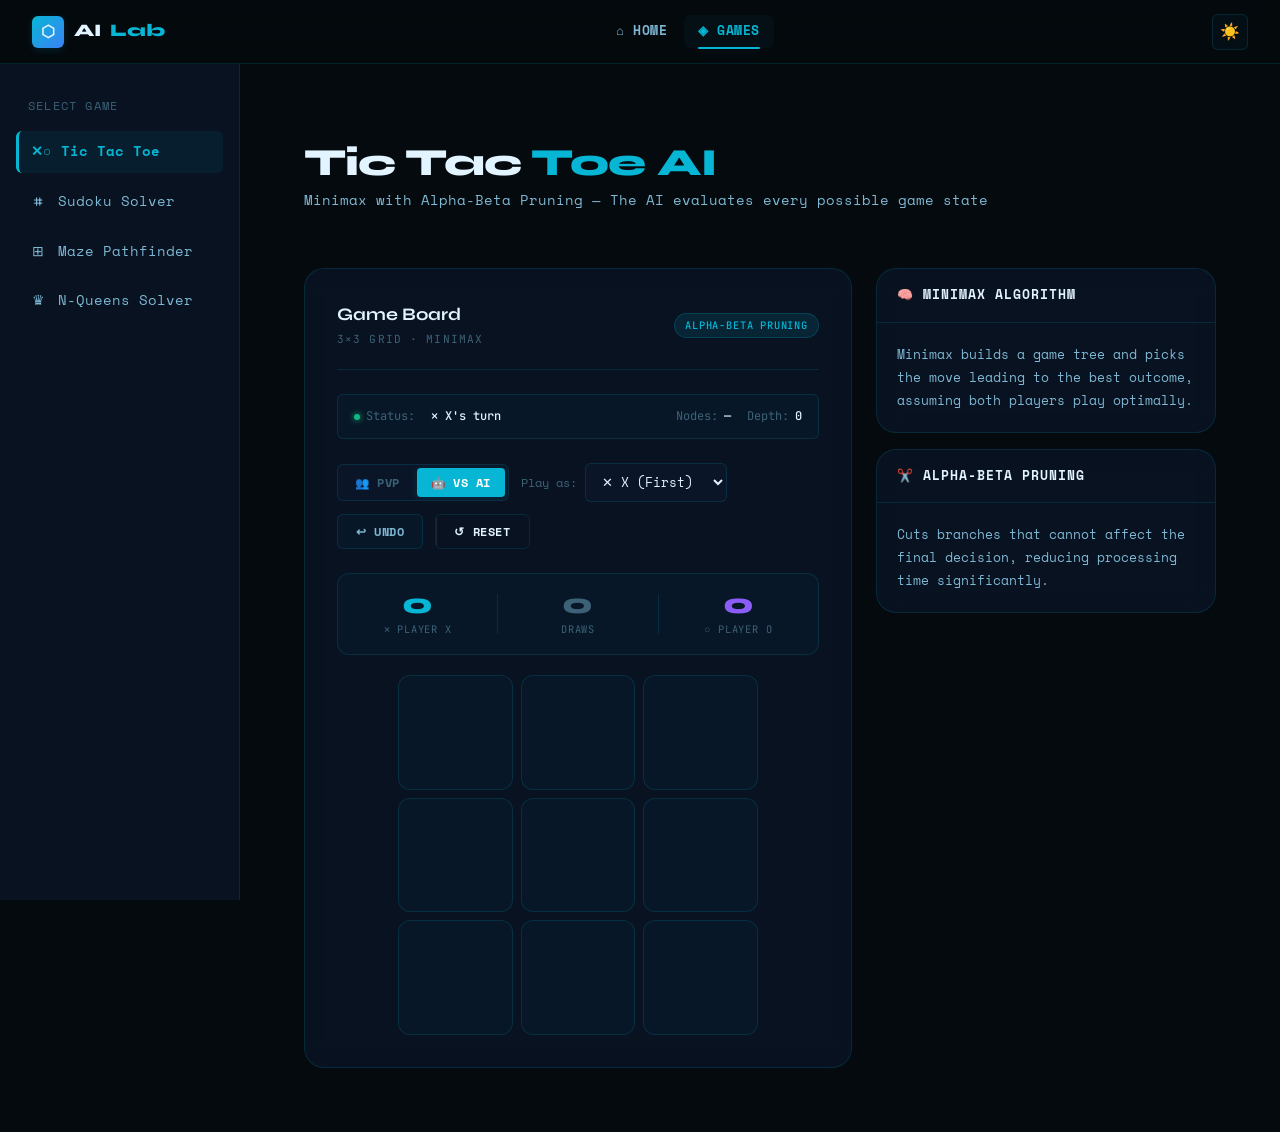
==== game.html @ 43eb36f2 "My ai games using a*,Backtracking,constraint satisfaction and mix-max&alpha-beta pruning" ====
<!DOCTYPE html>
<html lang="en" data-theme="dark">
<head>
  <meta charset="UTF-8">
  <meta name="viewport" content="width=device-width, initial-scale=1.0">
  <title>Game Lab — AI Playground</title>
  <link rel="stylesheet" href="css/style.css">
</head>
<body>

<!-- NAV -->
<nav class="navbar" id="navbar">
  <a href="index.html" class="nav-logo">
    <div class="nav-logo-icon">⬡</div>
    AI<span>Lab</span>
  </a>
  <ul class="nav-links">
    <li><a href="index.html">⌂ Home</a></li>
    <li><a href="game.html" class="active">◈ Games</a></li>
  </ul>
  <div class="nav-actions">
    <button class="theme-toggle" title="Toggle theme">☀️</button>
  </div>
</nav>

<main class="page-content" style="padding-top: 64px; display: flex; min-height: 100vh;">

  <!-- SIDEBAR NAVIGATION -->
  <aside class="game-sidebar" style="width: 240px; border-right: 1px solid var(--border-color); background: var(--bg-card); padding: 2rem 1rem; display: flex; flex-direction: column; gap: 0.5rem; position: fixed; top: 64px; bottom: 0; z-index: 10;">
    <div style="font-size: 0.75rem; color: var(--text-muted); text-transform: uppercase; letter-spacing: 0.1em; padding-left: 0.75rem; margin-bottom: 0.5rem;">Select Game</div>
    
    <a href="#tictactoe" class="sidebar-link active" data-game="tictactoe">
      <span class="sidebar-icon">✕○</span> Tic Tac Toe
    </a>
    <a href="#sudoku" class="sidebar-link" data-game="sudoku">
      <span class="sidebar-icon">#</span> Sudoku Solver
    </a>
    <a href="#maze" class="sidebar-link" data-game="maze">
      <span class="sidebar-icon">⊞</span> Maze Pathfinder
    </a>
    <a href="#nqueens" class="sidebar-link" data-game="nqueens">
      <span class="sidebar-icon">♛</span> N-Queens Solver
    </a>
  </aside>

  <!-- MAIN GAME AREA -->
  <div class="game-workspace" style="flex: 1; margin-left: 240px; padding: 2rem; width: calc(100% - 240px);">

    <!-- ============================================
         TIC TAC TOE VIEW
         ============================================ -->
    <div id="view-tictactoe" class="game-view active">
      <div class="page-header">
        <h1 class="page-title">Tic Tac <span>Toe AI</span></h1>
        <p class="page-tagline">Minimax with Alpha-Beta Pruning — The AI evaluates every possible game state</p>
      </div>

      <div class="game-layout">
        <div class="game-panel">
          <div class="game-panel-header">
            <div class="game-panel-title">Game Board <span>3×3 grid · Minimax</span></div>
            <span class="badge badge-cyan">Alpha-Beta Pruning</span>
          </div>

          <div class="status-bar">
            <div class="status-item"><div class="status-dot active"></div> Status:</div>
            <span class="status-value" id="ttt-status">✕ X's turn</span>
            <div style="margin-left:auto;display:flex;gap:1rem;">
              <div class="status-item">Nodes: <span class="status-value" id="nodes-eval">—</span></div>
              <div class="status-item">Depth: <span class="status-value" id="tree-depth">0</span></div>
            </div>
          </div>

          <div class="controls-row">
            <div class="mode-selector">
              <button class="mode-btn" id="mode-pvp" data-mode="pvp">👥 PvP</button>
              <button class="mode-btn active" id="mode-pvai" data-mode="pvai">🤖 vs AI</button>
            </div>
            <div id="ai-settings" style="display:flex;align-items:center;gap:0.5rem;">
              <span style="font-size:0.75rem;color:var(--text-muted);">Play as:</span>
              <select id="play-as">
                <option value="X">✕ X (First)</option>
                <option value="O">○ O (Second)</option>
              </select>
            </div>
            <button class="btn btn-ghost btn-sm" id="btn-undo">↩ Undo</button>
            <button class="btn btn-secondary btn-sm" id="btn-reset">↺ Reset</button>
          </div>

          <div class="score-display">
            <div class="score-item"><div class="score-num" id="score-x" style="color:var(--accent-cyan)">0</div><div class="score-label">✕ Player X</div></div>
            <div class="score-sep"></div>
            <div class="score-item"><div class="score-num" id="score-draw" style="color:var(--text-muted)">0</div><div class="score-label">Draws</div></div>
            <div class="score-sep"></div>
            <div class="score-item"><div class="score-num" id="score-o" style="color:var(--accent-purple)">0</div><div class="score-label">○ Player O</div></div>
          </div>

          <div class="board-wrap">
            <div id="ttt-board" class="ttt-board"></div>
            <div class="thinking-overlay" id="thinking-overlay">
              <div class="thinking-spinner"></div>
              <div class="thinking-text">AI thinking</div>
            </div>
          </div>
        </div>

        <div class="side-panel">
          <div class="info-card">
            <div class="info-card-header"><div class="info-card-title">🧠 Minimax Algorithm</div></div>
            <div class="info-card-body"><p>Minimax builds a game tree and picks the move leading to the best outcome, assuming both players play optimally.</p></div>
          </div>
          <div class="info-card">
            <div class="info-card-header"><div class="info-card-title">✂️ Alpha-Beta Pruning</div></div>
            <div class="info-card-body"><p>Cuts branches that cannot affect the final decision, reducing processing time significantly.</p></div>
          </div>
        </div>
      </div>
    </div>

    <!-- ============================================
         SUDOKU VIEW
         ============================================ -->
    <div id="view-sudoku" class="game-view">
      <div class="page-header">
        <h1 class="page-title">Sudoku <span>Solver</span></h1>
        <p class="page-tagline">Backtracking Algorithm — Systematic exploration of possibilities</p>
      </div>

      <div class="game-layout">
        <div class="game-panel">
          <div class="game-panel-header">
            <div class="game-panel-title">9×9 Grid <span>Fill inputs and solve</span></div>
            <span class="badge badge-blue">Constraint Satisfaction</span>
          </div>

          <div class="status-bar">
            <div class="status-item"><div class="status-dot active"></div> Status:</div>
            <span class="status-value" id="sudoku-status">Ready</span>
          </div>

          <div class="controls-row" style="flex-wrap:wrap;gap:0.5rem;">
            <button class="btn btn-primary btn-sm" id="btn-solve">▶ Solve</button>
            <button class="btn btn-warning btn-sm" id="btn-stop">⏹ Stop</button>
            <button class="btn btn-success btn-sm" id="btn-sample">🎲 Next Sample</button>
            <button class="btn btn-secondary btn-sm" id="btn-clear">✕ Clear</button>
            <div class="speed-control">
              <label>Speed:</label>
              <input type="range" id="speed-slider" min="10" max="1000" value="900" style="width:80px;">
              <span id="speed-label" style="font-size:0.7rem;color:var(--text-muted);">Normal</span>
            </div>
          </div>

          <div id="sudoku-grid" class="sudoku-grid"></div>

          <div class="sudoku-stats">
            <div class="stat-box"><div class="val" id="sudoku-steps">0</div><div class="lbl">Steps</div></div>
            <div class="stat-box"><div class="val" id="sudoku-backtracks">0</div><div class="lbl">Backtracks</div></div>
            <div class="stat-box">
              <div class="val" id="sudoku-filled">0/81</div>
              <div class="lbl">Filled</div>
              <div style="height:4px;background:var(--border-color);border-radius:2px;margin-top:4px;overflow:hidden;">
                <div id="fill-progress" style="height:100%;background:var(--accent-cyan);width:0%;transition:width 0.3s;"></div>
              </div>
            </div>
          </div>
        </div>

        <div class="side-panel">
          <div class="info-card">
            <div class="info-card-header"><div class="info-card-title">📋 Activity Log</div></div>
            <div class="info-card-body" style="max-height: 220px; overflow-y: auto; font-family: var(--font-code); font-size: 0.72rem; padding: 0.75rem;" id="sudoku-log">
              <div style="color: var(--text-muted);">Status: Ready designed.</div>
            </div>
          </div>
          <div class="info-card">
            <div class="info-card-header"><div class="info-card-title">↩️ Backtracking</div></div>
            <div class="info-card-body"><p>Explores numbers 1-9. If a contradiction is found, it "backtracks" and tries the next number.</p></div>
          </div>
          <div class="info-card">
            <div class="info-card-header"><div class="info-card-title">🧩 Constraint Satisfaction</div></div>
            <div class="info-card-body">
              <p>Sudoku is modeled as a CSP with:</p>
              <ul style="padding-left:1rem; font-size:0.78rem; color:var(--text-secondary); line-height:1.6; margin-top:0.4rem; display:flex; flex-direction:column; gap:4px;">
                <li><strong>Variables (X)</strong>: 81 empty grid cells.</li>
                <li><strong>Domains (D)</strong>: Numbers {1,2,..,9} for each.</li>
                <li><strong>Constraints (C)</strong>: All numbers in any Row, Column, or 3×3 Box must be unique.</li>
              </ul>
            </div>
          </div>
        </div>
      </div>
    </div>

    <!-- ============================================
         MAZE VIEW
         ============================================ -->
    <div id="view-maze" class="game-view">
      <div class="page-header">
        <h1 class="page-title">Maze <span>Pathfinder</span></h1>
        <p class="page-tagline">A* Search Algorithm — Optimal pathfinding with Manhattan distance heuristic</p>
      </div>

      <div class="game-layout">
        <div class="game-panel">
          <div class="game-panel-header">
            <div class="game-panel-title">Maze Canvas <span>Interactive grid</span></div>
            <span class="badge badge-green">Manhattan Heuristic</span>
          </div>

          <div class="status-bar">
            <div class="status-item"><div class="status-dot active"></div> Status:</div>
            <span class="status-value" id="maze-status-text">Draw walls and solve</span>
          </div>

          <div class="controls-row" style="gap:0.5rem;margin-bottom:0.75rem;">
            <button class="tool-btn active" id="tool-wall">🧱 Wall</button>
            <button class="tool-btn" id="tool-erase">🧹 Erase</button>
            <button class="tool-btn" id="tool-start">🟢 Start</button>
            <button class="tool-btn" id="tool-end">🟡 End</button>
          </div>

          <div class="controls-row" style="flex-wrap:wrap;gap:0.5rem;">
            <button class="btn btn-primary btn-sm" id="btn-solve-maze">▶ Solve</button>
            <button class="btn btn-warning btn-sm" id="btn-stop-maze">⏹ Stop</button>
            <button class="btn btn-success btn-sm" id="btn-gen-maze">⬡ Generate</button>
            <button class="btn btn-ghost btn-sm" id="btn-clear-maze">↺ Clear Path</button>
            <button class="btn btn-secondary btn-sm" id="btn-reset-maze">✕ Reset</button>
            <input type="range" id="maze-speed" min="10" max="200" value="100" style="width:70px;">
            <select id="maze-size" style="font-size:0.75rem;padding:4px 8px;">
              <option value="small">Small</option>
              <option value="medium" selected>Medium</option>
              <option value="large">Large</option>
            </select>
          </div>

          <!-- CANVAS WRAPPER (Restored form maze.html for correct sizing) -->
          <div style="overflow-x:auto; margin-top:1rem; width:100%; display:flex; justify-content:center;">
            <canvas id="maze-canvas"></canvas>
          </div>

          <div class="sudoku-stats">
            <div class="stat-box"><div class="val" id="maze-visited">0</div><div class="lbl">Visited</div></div>
            <div class="stat-box"><div class="val" id="maze-pathlen">—</div><div class="lbl">Path</div></div>
            <div class="stat-box"><div class="val" id="maze-time">—</div><div class="lbl">Time</div></div>
          </div>
        </div><!-- game-panel -->

        <div class="side-panel">
          <div class="info-card">
            <div class="info-card-header"><div class="info-card-title">📋 Activity Log</div></div>
            <div class="info-card-body" style="max-height: 220px; overflow-y: auto; font-family: var(--font-code); font-size: 0.72rem; padding: 0.75rem;" id="maze-log">
              <div style="color: var(--text-muted);">Status: Draw walls or generate.</div>
            </div>
          </div>
          <div class="info-card">
            <div class="info-card-header"><div class="info-card-title">⭐ A* Search</div></div>
            <div class="info-card-body"><p>Combines actual cost from start with a heuristic estimate (Manhattan distance) to find the shortest path efficiently.</p></div>
          </div>
        </div>

      </div><!-- game-layout -->
    </div>

    <!-- ============================================
         N-QUEENS VIEW
         ============================================ -->
    <div id="view-nqueens" class="game-view">
      <div class="page-header">
        <h1 class="page-title">N-Queens <span>Solver</span></h1>
        <p class="page-tagline">Constraint Checking Backtracking</p>
      </div>

      <div class="game-layout">
        <div class="game-panel">
          <div class="game-panel-header">
            <div class="game-panel-title">Chessboard</div>
            <span class="badge badge-purple">Backtracking</span>
          </div>

          <div class="status-bar">
            <div class="status-item"><div class="status-dot active"></div> Status:</div>
            <span class="status-value" id="queens-status">Ready</span>
          </div>

          <div class="controls-row" style="flex-wrap:wrap;gap:0.5rem;">
            <select id="board-size">
              <option value="4">4 Queens</option>
              <option value="6">6 Queens</option>
              <option value="8" selected>8 Queens</option>
            </select>
            <button class="btn btn-primary btn-sm" id="btn-solve-queens">▶ Solve</button>
            <button class="btn btn-warning btn-sm" id="btn-stop-queens">⏹ Stop</button>
            <button class="btn btn-success btn-sm" id="btn-all-solutions">◈ All Solutions</button>
            <button class="btn btn-secondary btn-sm" id="btn-reset-queens">✕ Reset</button>
            <input type="range" id="queens-speed" min="10" max="500" value="250" style="width:70px;">
          </div>

          <div id="queens-board" class="queens-board" style="margin-top:1rem;"></div>

          <!-- SOLUTION NAVIGATION -->
          <div class="solution-nav-wrap" style="display:flex; justify-content:center; margin-top:1rem;">
            <div id="solution-nav" style="display:none; align-items:center; gap:0.5rem;">
              <button class="btn btn-ghost btn-sm" id="btn-prev-sol">← Prev</button>
              <span style="font-family:var(--font-code);font-size:0.8rem;color:var(--text-secondary);" id="sol-index">1 / 1</span>
              <button class="btn btn-ghost btn-sm" id="btn-next-sol">Next →</button>
            </div>
          </div>

          <div class="sudoku-stats">
            <div class="stat-box"><div class="val" id="queens-steps">0</div><div class="lbl">Steps</div></div>
            <div class="stat-box"><div class="val" id="queens-backtracks">0</div><div class="lbl">Backtracks</div></div>
            <div class="stat-box"><div class="val" id="solutions-count">—</div><div class="lbl">Solutions</div></div>
          </div>
        </div><!-- game-panel -->

        <div class="side-panel">
          <div class="info-card">
            <div class="info-card-header"><div class="info-card-title">📋 Activity Log</div></div>
            <div class="info-card-body" style="max-height: 220px; overflow-y: auto; font-family: var(--font-code); font-size: 0.72rem; padding: 0.75rem;" id="queens-log">
              <div style="color: var(--text-muted);">Status: Ready.</div>
            </div>
          </div>
          <div class="info-card">
            <div class="info-card-header"><div class="info-card-title">↩️ Backtracking</div></div>
            <div class="info-card-body"><p>Tests queens row by row. If there is a conflict, it reverses (backtracks) and tests another position.</p></div>
          </div>
        </div>

      </div><!-- game-layout -->
    </div>

  </div>

</main>

<script src="js/main.js"></script>
<script src="js/tictactoe.js"></script>
<script src="js/sudoku.js"></script>
<script src="js/maze.js"></script>
<script src="js/nqueens.js"></script>

<!-- SIDEBAR LINK LOGIC -->
<script>
document.addEventListener('DOMContentLoaded', () => {
  const links = document.querySelectorAll('.sidebar-link');
  const views = document.querySelectorAll('.game-view');

  function showGame(gameId) {
    views.forEach(v => v.classList.remove('active'));
    links.forEach(l => l.classList.remove('active'));

    const view = document.getElementById(`view-${gameId}`);
    const link = document.querySelector(`.sidebar-link[data-game="${gameId}"]`);

    if (view && link) {
      view.classList.add('active');
      link.classList.add('active');

      // Reset all games when switching tabs to clear previous states
      if (typeof TicTacToe !== 'undefined' && TicTacToe.reset) TicTacToe.reset();
      if (typeof Sudoku !== 'undefined' && Sudoku.reset) Sudoku.reset();
      if (typeof Maze !== 'undefined' && Maze.reset) Maze.reset();
      if (typeof NQueens !== 'undefined' && NQueens.reset) NQueens.reset();
      
      // Clear logs into default placeholders too
      ['sudoku', 'maze', 'queens'].forEach(id => {
        const log = document.getElementById(`${id}-log`);
        if (log) log.innerHTML = `<div style="color: var(--text-muted);">Status: Ready.</div>`;
      });

      // Delay resize slightly so display:block propagates dimensions
      setTimeout(() => {
        window.dispatchEvent(new Event('resize'));
      }, 50);
    }
  }

  links.forEach(link => {
    link.addEventListener('click', (e) => {
      e.preventDefault();
      const game = link.dataset.game;
      showGame(game);
      window.location.hash = game;
    });
  });

  // Handle Initial Hash
  const hash = window.location.hash.substring(1);
  if (hash) {
    showGame(hash);
  } else {
    showGame('tictactoe'); // default
  }
});
</script>

<style>
.game-view { display: none; }
.game-view.active { display: block; }
.sidebar-link {
  display: flex;
  align-items: center;
  gap: 10px;
  padding: 10px 12px;
  border-radius: var(--radius-sm);
  color: var(--text-secondary);
  text-decoration: none;
  font-size: 0.85rem;
  font-weight: 500;
  transition: all 0.2s ease;
}
.sidebar-link:hover {
  background: var(--bg-glass);
  color: var(--text-primary);
}
.sidebar-link.active {
  background: rgba(6, 182, 212, 0.08);
  color: var(--accent-cyan);
  font-weight: 600;
  border-left: 3px solid var(--accent-cyan);
}
.sidebar-icon {
  width: 20px;
  text-align: center;
  font-family: var(--font-display);
}
</style>

</body>
</html>
---- css/style.css ----
/* ============================================
   AI GAME PLAYGROUND - MAIN STYLESHEET
   Design: Retro-Futurist Terminal Aesthetic
   ============================================ */

@import url('https://fonts.googleapis.com/css2?family=Space+Mono:ital,wght@0,400;0,700;1,400&family=Syne:wght@400;600;700;800&family=JetBrains+Mono:wght@300;400;500&display=swap');

/* ============ CSS VARIABLES ============ */
:root {
  /* Dark theme (default) */
  --bg-primary: #050a0e;
  --bg-secondary: #0a1628;
  --bg-card: rgba(10, 22, 40, 0.7);
  --bg-glass: rgba(6, 182, 212, 0.04);
  --border-color: rgba(6, 182, 212, 0.15);
  --border-bright: rgba(6, 182, 212, 0.4);

  --text-primary: #e2f4ff;
  --text-secondary: #7eb8d4;
  --text-muted: #3d6278;
  --text-accent: #06b6d4;

  --accent-cyan: #06b6d4;
  --accent-blue: #3b82f6;
  --accent-purple: #8b5cf6;
  --accent-green: #10b981;
  --accent-orange: #f59e0b;
  --accent-red: #ef4444;
  --accent-pink: #ec4899;

  --glow-cyan: 0 2px 8px rgba(6, 182, 212, 0.15);
  --glow-blue: 0 2px 8px rgba(59, 130, 246, 0.15);
  --glow-purple: 0 2px 8px rgba(139, 92, 246, 0.15);

  --shadow-card: 0 4px 20px rgba(0, 0, 0, 0.15);
  --shadow-deep: 0 12px 40px rgba(0, 0, 0, 0.2);

  --radius-sm: 6px;
  --radius-md: 12px;
  --radius-lg: 20px;
  --radius-xl: 28px;

  --font-display: 'Syne', sans-serif;
  --font-mono: 'Space Mono', monospace;
  --font-code: 'JetBrains Mono', monospace;

  --transition-fast: 0.15s cubic-bezier(0.4, 0, 0.2, 1);
  --transition-mid: 0.3s cubic-bezier(0.4, 0, 0.2, 1);
  --transition-slow: 0.5s cubic-bezier(0.4, 0, 0.2, 1);
}

[data-theme="light"] {
  --bg-primary: #f0f4f8;
  --bg-secondary: #e2eaf4;
  --bg-card: rgba(255, 255, 255, 0.8);
  --bg-glass: rgba(6, 182, 212, 0.05);
  --border-color: rgba(6, 182, 212, 0.2);
  --border-bright: rgba(6, 182, 212, 0.5);
  --text-primary: #0f2235;
  --text-secondary: #2d5a7a;
  --text-muted: #6b93b0;
  --text-accent: #0891b2;
  --shadow-card: 0 8px 32px rgba(6, 182, 212, 0.1);
  --shadow-deep: 0 20px 60px rgba(0, 0, 0, 0.15);
}

/* ============ RESET & BASE ============ */
*, *::before, *::after { box-sizing: border-box; margin: 0; padding: 0; }

html { scroll-behavior: smooth; font-size: 16px; }

body {
  font-family: var(--font-mono);
  background: var(--bg-primary);
  color: var(--text-primary);
  min-height: 100vh;
  overflow-x: hidden;
  line-height: 1.6;
  transition: background var(--transition-slow), color var(--transition-slow);
}

/* ============ SCROLLBAR ============ */
::-webkit-scrollbar { width: 6px; }
::-webkit-scrollbar-track { background: var(--bg-primary); }
::-webkit-scrollbar-thumb { background: var(--border-bright); border-radius: 3px; }
::-webkit-scrollbar-thumb:hover { background: var(--accent-cyan); }

/* ============ GRID BACKGROUND ============ */
/* Grid background removed for cleaner UI */

/* ============ NAVIGATION ============ */
.navbar {
  position: fixed;
  top: 0;
  left: 0;
  right: 0;
  z-index: 1000;
  padding: 0 2rem;
  height: 64px;
  display: flex;
  align-items: center;
  justify-content: space-between;
  background: rgba(5, 10, 14, 0.85);
  backdrop-filter: blur(20px);
  -webkit-backdrop-filter: blur(20px);
  border-bottom: 1px solid var(--border-color);
  transition: all var(--transition-mid);
}

[data-theme="light"] .navbar {
  background: rgba(240, 244, 248, 0.9);
}

.navbar.scrolled {
  box-shadow: var(--glow-cyan);
  border-bottom-color: var(--border-bright);
}

.nav-logo {
  display: flex;
  align-items: center;
  gap: 10px;
  text-decoration: none;
  font-family: var(--font-display);
  font-weight: 800;
  font-size: 1.1rem;
  color: var(--text-primary);
  letter-spacing: -0.02em;
}

.nav-logo-icon {
  width: 32px;
  height: 32px;
  background: linear-gradient(135deg, var(--accent-cyan), var(--accent-blue));
  border-radius: var(--radius-sm);
  display: flex;
  align-items: center;
  justify-content: center;
  font-size: 16px;
  box-shadow: var(--glow-cyan);
}

.nav-logo span { color: var(--accent-cyan); }

.nav-links {
  display: flex;
  align-items: center;
  gap: 2px;
  list-style: none;
}

.nav-links a {
  display: flex;
  align-items: center;
  gap: 6px;
  padding: 6px 14px;
  border-radius: var(--radius-sm);
  text-decoration: none;
  font-size: 0.8rem;
  font-weight: 700;
  letter-spacing: 0.05em;
  text-transform: uppercase;
  color: var(--text-secondary);
  transition: all var(--transition-fast);
  position: relative;
}

.nav-links a:hover, .nav-links a.active {
  color: var(--accent-cyan);
  background: var(--bg-glass);
}

.nav-links a.active::after {
  content: '';
  position: absolute;
  bottom: -1px;
  left: 14px;
  right: 14px;
  height: 2px;
  background: var(--accent-cyan);
  border-radius: 2px;
  box-shadow: var(--glow-cyan);
}

.nav-actions {
  display: flex;
  align-items: center;
  gap: 10px;
}

.theme-toggle {
  width: 36px;
  height: 36px;
  border: 1px solid var(--border-color);
  border-radius: var(--radius-sm);
  background: var(--bg-glass);
  color: var(--text-secondary);
  cursor: pointer;
  display: flex;
  align-items: center;
  justify-content: center;
  font-size: 16px;
  transition: all var(--transition-fast);
}

.theme-toggle:hover {
  border-color: var(--accent-cyan);
  color: var(--accent-cyan);
  box-shadow: var(--glow-cyan);
}

/* ============ MAIN CONTENT ============ */
.page-content {
  padding-top: 64px;
  position: relative;
  z-index: 1;
}

/* ============ HERO SECTION ============ */
.hero {
  min-height: calc(100vh - 64px);
  display: flex;
  flex-direction: column;
  align-items: center;
  justify-content: center;
  text-align: center;
  padding: 4rem 2rem;
  position: relative;
  overflow: hidden;
}

.hero-bg {
  position: absolute;
  inset: 0;
  background:
    radial-gradient(ellipse 80% 50% at 50% -10%, rgba(6, 182, 212, 0.12) 0%, transparent 70%),
    radial-gradient(ellipse 50% 30% at 80% 80%, rgba(139, 92, 246, 0.08) 0%, transparent 60%),
    radial-gradient(ellipse 40% 40% at 20% 60%, rgba(59, 130, 246, 0.06) 0%, transparent 60%);
  pointer-events: none;
}

.hero-badge {
  display: inline-flex;
  align-items: center;
  gap: 8px;
  padding: 6px 16px;
  border: 1px solid var(--border-bright);
  border-radius: 100px;
  font-size: 0.72rem;
  font-family: var(--font-code);
  color: var(--accent-cyan);
  background: rgba(6, 182, 212, 0.06);
  margin-bottom: 2rem;
  letter-spacing: 0.1em;
  text-transform: uppercase;
  animation: fadeInDown 0.6s ease forwards;
}

.hero-badge::before {
  content: '';
  width: 6px;
  height: 6px;
  border-radius: 50%;
  background: var(--accent-cyan);
  box-shadow: 0 0 8px var(--accent-cyan);
  animation: pulse 2s infinite;
}

.hero-title {
  font-family: var(--font-display);
  font-size: clamp(2.5rem, 6vw, 5rem);
  font-weight: 800;
  line-height: 1.0;
  letter-spacing: -0.03em;
  margin-bottom: 1.5rem;
  animation: fadeInUp 0.7s ease 0.1s both;
}

.hero-title .line1 { display: block; color: var(--text-primary); }
.hero-title .line2 {
  display: block;
  background: linear-gradient(135deg, var(--accent-cyan) 0%, var(--accent-blue) 50%, var(--accent-purple) 100%);
  -webkit-background-clip: text;
  -webkit-text-fill-color: transparent;
  background-clip: text;
}

.hero-subtitle {
  max-width: 600px;
  font-size: 0.95rem;
  color: var(--text-secondary);
  line-height: 1.8;
  margin-bottom: 3rem;
  animation: fadeInUp 0.7s ease 0.2s both;
}

.hero-actions {
  display: flex;
  align-items: center;
  gap: 1rem;
  flex-wrap: wrap;
  justify-content: center;
  animation: fadeInUp 0.7s ease 0.3s both;
}

/* ============ BUTTONS ============ */
.btn {
  display: inline-flex;
  align-items: center;
  gap: 8px;
  padding: 12px 28px;
  border-radius: var(--radius-sm);
  font-family: var(--font-mono);
  font-size: 0.8rem;
  font-weight: 700;
  letter-spacing: 0.05em;
  text-transform: uppercase;
  text-decoration: none;
  cursor: pointer;
  border: none;
  transition: all var(--transition-fast);
  position: relative;
  overflow: hidden;
  white-space: nowrap;
}

.btn::before {
  content: '';
  position: absolute;
  inset: 0;
  background: rgba(255,255,255,0.1);
  transform: translateX(-100%);
  transition: transform 0.3s ease;
}

.btn:hover::before { transform: translateX(0); }

.btn-primary {
  background: linear-gradient(135deg, var(--accent-cyan), var(--accent-blue));
  color: #fff;
  box-shadow: 0 4px 20px rgba(6, 182, 212, 0.3);
}

.btn-primary:hover {
  box-shadow: 0 6px 30px rgba(6, 182, 212, 0.5);
  transform: translateY(-2px);
}

.btn-secondary {
  background: transparent;
  color: var(--text-primary);
  border: 1px solid var(--border-color);
}

.btn-secondary:hover {
  border-color: var(--accent-cyan);
  color: var(--accent-cyan);
  box-shadow: var(--glow-cyan);
  transform: translateY(-2px);
}

.btn-ghost {
  background: var(--bg-glass);
  color: var(--text-secondary);
  border: 1px solid var(--border-color);
}

.btn-ghost:hover {
  color: var(--accent-cyan);
  border-color: var(--border-bright);
}

.btn-sm {
  padding: 8px 18px;
  font-size: 0.72rem;
}

.btn-lg {
  padding: 16px 36px;
  font-size: 0.85rem;
}

.btn-danger { background: linear-gradient(135deg, #ef4444, #dc2626); color: #fff; }
.btn-success { background: linear-gradient(135deg, var(--accent-green), #059669); color: #fff; }
.btn-warning { background: linear-gradient(135deg, var(--accent-orange), #d97706); color: #fff; }

/* ============ STATS BAR ============ */
.hero-stats {
  display: flex;
  align-items: center;
  gap: 3rem;
  margin-top: 4rem;
  padding-top: 3rem;
  border-top: 1px solid var(--border-color);
  animation: fadeInUp 0.7s ease 0.4s both;
  flex-wrap: wrap;
  justify-content: center;
}

.stat-item {
  text-align: center;
}

.stat-value {
  font-family: var(--font-display);
  font-size: 2rem;
  font-weight: 800;
  color: var(--accent-cyan);
  line-height: 1;
}

.stat-label {
  font-size: 0.72rem;
  color: var(--text-muted);
  text-transform: uppercase;
  letter-spacing: 0.1em;
  margin-top: 4px;
}

/* ============ SECTION HEADERS ============ */
.section {
  padding: 6rem 2rem;
  max-width: 1200px;
  margin: 0 auto;
}

.section-header {
  margin-bottom: 4rem;
}

.section-tag {
  display: inline-flex;
  align-items: center;
  gap: 8px;
  font-family: var(--font-code);
  font-size: 0.72rem;
  color: var(--accent-cyan);
  text-transform: uppercase;
  letter-spacing: 0.15em;
  margin-bottom: 1rem;
}

.section-tag::before {
  content: '//';
  opacity: 0.5;
}

.section-title {
  font-family: var(--font-display);
  font-size: clamp(1.8rem, 3vw, 2.8rem);
  font-weight: 800;
  letter-spacing: -0.02em;
  color: var(--text-primary);
  line-height: 1.1;
}

.section-title span { color: var(--accent-cyan); }

.section-desc {
  color: var(--text-secondary);
  font-size: 0.9rem;
  max-width: 500px;
  margin-top: 0.75rem;
  line-height: 1.8;
}

/* ============ GAME CARDS ============ */
.games-grid {
  display: grid;
  grid-template-columns: repeat(auto-fill, minmax(260px, 1fr));
  gap: 1.5rem;
}

.game-card {
  background: var(--bg-card);
  border: 1px solid var(--border-color);
  border-radius: var(--radius-lg);
  padding: 2rem;
  backdrop-filter: blur(12px);
  -webkit-backdrop-filter: blur(12px);
  transition: all var(--transition-mid);
  position: relative;
  overflow: hidden;
  text-decoration: none;
  display: block;
  cursor: pointer;
}

.game-card::before {
  content: '';
  position: absolute;
  inset: 0;
  background: linear-gradient(135deg, var(--card-accent, var(--accent-cyan)), transparent);
  opacity: 0;
  transition: opacity var(--transition-mid);
  border-radius: var(--radius-lg);
}

.game-card:hover {
  border-color: var(--card-accent, var(--accent-cyan));
  transform: translateY(-6px);
  box-shadow: 0 20px 40px rgba(0,0,0,0.3), 0 0 40px var(--card-glow, rgba(6, 182, 212, 0.1));
}

.game-card:hover::before { opacity: 0.04; }

.game-card[data-game="tictactoe"] { --card-accent: var(--accent-cyan); --card-glow: rgba(6,182,212,0.15); }
.game-card[data-game="sudoku"]    { --card-accent: var(--accent-blue); --card-glow: rgba(59,130,246,0.15); }
.game-card[data-game="maze"]      { --card-accent: var(--accent-green); --card-glow: rgba(16,185,129,0.15); }
.game-card[data-game="nqueens"]   { --card-accent: var(--accent-purple); --card-glow: rgba(139,92,246,0.15); }

.card-icon {
  width: 52px;
  height: 52px;
  border-radius: var(--radius-md);
  display: flex;
  align-items: center;
  justify-content: center;
  font-size: 24px;
  margin-bottom: 1.5rem;
  position: relative;
}

.game-card[data-game="tictactoe"] .card-icon { background: rgba(6,182,212,0.12); border: 1px solid rgba(6,182,212,0.25); }
.game-card[data-game="sudoku"] .card-icon    { background: rgba(59,130,246,0.12); border: 1px solid rgba(59,130,246,0.25); }
.game-card[data-game="maze"] .card-icon      { background: rgba(16,185,129,0.12); border: 1px solid rgba(16,185,129,0.25); }
.game-card[data-game="nqueens"] .card-icon   { background: rgba(139,92,246,0.12); border: 1px solid rgba(139,92,246,0.25); }

.card-algo-badge {
  position: absolute;
  top: -6px;
  right: -6px;
  padding: 2px 8px;
  border-radius: 100px;
  font-size: 0.6rem;
  font-family: var(--font-code);
  letter-spacing: 0.05em;
  text-transform: uppercase;
  background: var(--card-accent);
  color: #fff;
  font-weight: 500;
}

.card-title {
  font-family: var(--font-display);
  font-size: 1.2rem;
  font-weight: 700;
  color: var(--text-primary);
  margin-bottom: 0.5rem;
  letter-spacing: -0.01em;
}

.card-desc {
  font-size: 0.8rem;
  color: var(--text-secondary);
  line-height: 1.7;
  margin-bottom: 1.5rem;
}

.card-meta {
  display: flex;
  align-items: center;
  justify-content: space-between;
  padding-top: 1.25rem;
  border-top: 1px solid var(--border-color);
}

.card-difficulty {
  display: flex;
  align-items: center;
  gap: 6px;
  font-size: 0.72rem;
  color: var(--text-muted);
}

.difficulty-dots {
  display: flex;
  gap: 3px;
}

.difficulty-dots span {
  width: 6px;
  height: 6px;
  border-radius: 50%;
  background: var(--border-color);
}

.difficulty-dots span.active { background: var(--card-accent); }

.card-launch {
  display: inline-flex;
  align-items: center;
  gap: 6px;
  font-size: 0.72rem;
  font-weight: 700;
  color: var(--card-accent, var(--accent-cyan));
  text-transform: uppercase;
  letter-spacing: 0.05em;
  transition: gap var(--transition-fast);
}

.game-card:hover .card-launch { gap: 10px; }

/* ============ ALGORITHM FEATURES ============ */
.algo-grid {
  display: grid;
  grid-template-columns: repeat(auto-fill, minmax(200px, 1fr));
  gap: 1rem;
  margin-top: 2rem;
}

.algo-item {
  padding: 1.25rem;
  border: 1px solid var(--border-color);
  border-radius: var(--radius-md);
  background: var(--bg-glass);
  transition: all var(--transition-fast);
}

.algo-item:hover {
  border-color: var(--border-bright);
  background: rgba(6,182,212,0.05);
}

.algo-item-icon { font-size: 1.5rem; margin-bottom: 0.75rem; }
.algo-item-name {
  font-family: var(--font-display);
  font-size: 0.9rem;
  font-weight: 700;
  color: var(--text-primary);
  margin-bottom: 0.25rem;
}
.algo-item-desc { font-size: 0.75rem; color: var(--text-muted); line-height: 1.6; }

/* ============ GAME PAGE LAYOUT ============ */
.game-layout {
  display: grid;
  grid-template-columns: 1fr 340px;
  gap: 1.5rem;
  max-width: 1200px;
  margin: 0 auto;
  padding: 2rem;
  min-height: calc(100vh - 64px);
  align-items: start;
}

@media (max-width: 900px) {
  .game-layout { grid-template-columns: 1fr; }
}

.game-panel {
  background: var(--bg-card);
  border: 1px solid var(--border-color);
  border-radius: var(--radius-lg);
  padding: 2rem;
  backdrop-filter: blur(12px);
  -webkit-backdrop-filter: blur(12px);
}

.game-panel-header {
  display: flex;
  align-items: center;
  justify-content: space-between;
  margin-bottom: 1.5rem;
  padding-bottom: 1.25rem;
  border-bottom: 1px solid var(--border-color);
}

.game-panel-title {
  font-family: var(--font-display);
  font-size: 1.1rem;
  font-weight: 700;
  color: var(--text-primary);
}

.game-panel-title span {
  display: block;
  font-family: var(--font-code);
  font-size: 0.7rem;
  font-weight: 400;
  color: var(--text-muted);
  margin-top: 2px;
  text-transform: uppercase;
  letter-spacing: 0.1em;
}

/* ============ SIDE PANEL ============ */
.side-panel {
  display: flex;
  flex-direction: column;
  gap: 1rem;
}

.info-card {
  background: var(--bg-card);
  border: 1px solid var(--border-color);
  border-radius: var(--radius-lg);
  overflow: hidden;
  backdrop-filter: blur(12px);
  -webkit-backdrop-filter: blur(12px);
}

.info-card-header {
  padding: 1rem 1.25rem;
  border-bottom: 1px solid var(--border-color);
  display: flex;
  align-items: center;
  justify-content: space-between;
  cursor: pointer;
  transition: background var(--transition-fast);
  user-select: none;
}

.info-card-header:hover { background: var(--bg-glass); }

.info-card-title {
  font-size: 0.8rem;
  font-weight: 700;
  color: var(--text-primary);
  text-transform: uppercase;
  letter-spacing: 0.08em;
  display: flex;
  align-items: center;
  gap: 8px;
}

.info-card-title .icon { color: var(--accent-cyan); }

.info-card-toggle {
  color: var(--text-muted);
  font-size: 0.7rem;
  transition: transform var(--transition-fast);
}

.info-card.collapsed .info-card-toggle { transform: rotate(-90deg); }
.info-card.collapsed .info-card-body { display: none; }

.info-card-body {
  padding: 1.25rem;
  font-size: 0.8rem;
  color: var(--text-secondary);
  line-height: 1.8;
}

.info-card-body p + p { margin-top: 0.75rem; }

.complexity-row {
  display: flex;
  align-items: center;
  justify-content: space-between;
  padding: 0.5rem 0;
  border-bottom: 1px solid var(--border-color);
  font-size: 0.75rem;
}

.complexity-row:last-child { border-bottom: none; }
.complexity-label { color: var(--text-muted); }
.complexity-value {
  font-family: var(--font-code);
  color: var(--accent-cyan);
  background: rgba(6,182,212,0.08);
  padding: 2px 8px;
  border-radius: 4px;
}

.algo-steps {
  list-style: none;
  counter-reset: step;
}

.algo-steps li {
  counter-increment: step;
  display: flex;
  gap: 10px;
  align-items: flex-start;
  padding: 0.5rem 0;
  font-size: 0.78rem;
  color: var(--text-secondary);
  border-bottom: 1px solid var(--border-color);
}

.algo-steps li:last-child { border-bottom: none; }

.algo-steps li::before {
  content: counter(step, decimal-leading-zero);
  min-width: 24px;
  height: 24px;
  border-radius: 4px;
  background: var(--bg-glass);
  border: 1px solid var(--border-color);
  display: flex;
  align-items: center;
  justify-content: center;
  font-family: var(--font-code);
  font-size: 0.65rem;
  color: var(--accent-cyan);
  flex-shrink: 0;
  margin-top: 1px;
}

/* ============ STATUS BAR ============ */
.status-bar {
  display: flex;
  align-items: center;
  gap: 1rem;
  padding: 0.75rem 1rem;
  background: var(--bg-glass);
  border: 1px solid var(--border-color);
  border-radius: var(--radius-sm);
  font-family: var(--font-code);
  font-size: 0.75rem;
  color: var(--text-muted);
  margin-bottom: 1.5rem;
  flex-wrap: wrap;
}

.status-item {
  display: flex;
  align-items: center;
  gap: 6px;
}

.status-dot {
  width: 6px;
  height: 6px;
  border-radius: 50%;
  background: var(--text-muted);
}

.status-dot.active { background: var(--accent-green); box-shadow: 0 0 6px var(--accent-green); animation: pulse 2s infinite; }
.status-dot.warning { background: var(--accent-orange); }
.status-dot.error { background: var(--accent-red); }

.status-value { color: var(--text-primary); font-weight: 500; }

/* ============ CONTROL ROW ============ */
.controls-row {
  display: flex;
  align-items: center;
  gap: 0.75rem;
  flex-wrap: wrap;
  margin-bottom: 1.5rem;
}

.mode-selector {
  display: flex;
  background: var(--bg-secondary);
  border: 1px solid var(--border-color);
  border-radius: var(--radius-sm);
  overflow: hidden;
  padding: 3px;
  gap: 3px;
}

.mode-btn {
  padding: 6px 14px;
  border: none;
  border-radius: 4px;
  background: transparent;
  color: var(--text-muted);
  font-family: var(--font-mono);
  font-size: 0.72rem;
  font-weight: 700;
  letter-spacing: 0.05em;
  text-transform: uppercase;
  cursor: pointer;
  transition: all var(--transition-fast);
  white-space: nowrap;
}

.mode-btn.active {
  background: var(--accent-cyan);
  color: #fff;
  box-shadow: var(--glow-cyan);
}

.mode-btn:hover:not(.active) { color: var(--text-primary); background: var(--bg-glass); }

/* ============ SPEED SLIDER ============ */
.speed-control {
  display: flex;
  align-items: center;
  gap: 10px;
  font-size: 0.75rem;
  color: var(--text-muted);
}

.speed-control label { white-space: nowrap; }

input[type="range"] {
  -webkit-appearance: none;
  appearance: none;
  height: 4px;
  border-radius: 2px;
  background: var(--border-color);
  outline: none;
  cursor: pointer;
}

input[type="range"]::-webkit-slider-thumb {
  -webkit-appearance: none;
  appearance: none;
  width: 14px;
  height: 14px;
  border-radius: 50%;
  background: var(--accent-cyan);
  box-shadow: var(--glow-cyan);
  cursor: pointer;
}

/* ============ SELECT ============ */
select {
  background: var(--bg-secondary);
  border: 1px solid var(--border-color);
  border-radius: var(--radius-sm);
  color: var(--text-primary);
  font-family: var(--font-mono);
  font-size: 0.8rem;
  padding: 8px 12px;
  cursor: pointer;
  outline: none;
  transition: border-color var(--transition-fast);
}

select:hover, select:focus { border-color: var(--border-bright); }
select option { background: var(--bg-secondary); }

/* ============ NOTIFICATION TOAST ============ */
.toast-container {
  position: fixed;
  top: 80px;
  right: 1.5rem;
  z-index: 2000;
  display: flex;
  flex-direction: column;
  gap: 0.75rem;
}

.toast {
  padding: 12px 20px;
  border-radius: var(--radius-sm);
  border: 1px solid var(--border-color);
  background: var(--bg-card);
  backdrop-filter: blur(20px);
  font-size: 0.8rem;
  color: var(--text-primary);
  display: flex;
  align-items: center;
  gap: 10px;
  animation: slideInRight 0.3s ease;
  min-width: 240px;
  box-shadow: var(--shadow-card);
}

.toast.success { border-color: var(--accent-green); }
.toast.error   { border-color: var(--accent-red); }
.toast.info    { border-color: var(--accent-cyan); }
.toast.warning { border-color: var(--accent-orange); }

/* ============ LOADING OVERLAY ============ */
.thinking-overlay {
  display: none;
  position: absolute;
  inset: 0;
  background: rgba(5,10,14,0.7);
  backdrop-filter: blur(4px);
  border-radius: inherit;
  align-items: center;
  justify-content: center;
  flex-direction: column;
  gap: 12px;
  z-index: 10;
}

.thinking-overlay.show { display: flex; }

.thinking-spinner {
  width: 36px;
  height: 36px;
  border: 2px solid var(--border-color);
  border-top-color: var(--accent-cyan);
  border-radius: 50%;
  animation: spin 0.8s linear infinite;
}

.thinking-text {
  font-family: var(--font-code);
  font-size: 0.72rem;
  color: var(--accent-cyan);
  letter-spacing: 0.1em;
  text-transform: uppercase;
}

/* ============ PAGE HEADER ============ */
.page-header {
  padding: 3rem 2rem 1.5rem;
  max-width: 1200px;
  margin: 0 auto;
}

.breadcrumb {
  display: flex;
  align-items: center;
  gap: 8px;
  font-family: var(--font-code);
  font-size: 0.72rem;
  color: var(--text-muted);
  margin-bottom: 1.25rem;
  text-transform: uppercase;
  letter-spacing: 0.08em;
}

.breadcrumb a { color: var(--text-muted); text-decoration: none; transition: color var(--transition-fast); }
.breadcrumb a:hover { color: var(--accent-cyan); }
.breadcrumb .sep { color: var(--border-bright); }
.breadcrumb .current { color: var(--accent-cyan); }

.page-title {
  font-family: var(--font-display);
  font-size: clamp(1.8rem, 3vw, 3rem);
  font-weight: 800;
  letter-spacing: -0.02em;
  color: var(--text-primary);
  line-height: 1.0;
}

.page-title span { color: var(--accent-cyan); }

.page-tagline {
  font-size: 0.85rem;
  color: var(--text-secondary);
  margin-top: 0.5rem;
}

/* ============ FOOTER ============ */
footer {
  border-top: 1px solid var(--border-color);
  padding: 3rem 2rem;
  text-align: center;
  color: var(--text-muted);
  font-size: 0.78rem;
  position: relative;
  z-index: 1;
}

footer a { color: var(--accent-cyan); text-decoration: none; }

/* ============ ABOUT PAGE ============ */
.about-grid {
  display: grid;
  grid-template-columns: 1fr 1fr;
  gap: 2rem;
  margin-top: 2rem;
}

@media (max-width: 768px) {
  .about-grid { grid-template-columns: 1fr; }
}

.about-card {
  background: var(--bg-card);
  border: 1px solid var(--border-color);
  border-radius: var(--radius-lg);
  padding: 2rem;
  backdrop-filter: blur(12px);
}

/* ============ MOBILE ============ */
.hamburger {
  display: none;
  flex-direction: column;
  gap: 4px;
  cursor: pointer;
  padding: 4px;
}

.hamburger span {
  display: block;
  width: 22px;
  height: 2px;
  background: var(--text-secondary);
  border-radius: 2px;
  transition: all var(--transition-fast);
}

@media (max-width: 768px) {
  .nav-links { display: none; }
  .hamburger { display: flex; }

  .game-layout {
    grid-template-columns: 1fr;
    padding: 1rem;
  }

  .section { padding: 3rem 1rem; }
  .hero { padding: 2rem 1rem; }
  .games-grid { grid-template-columns: 1fr 1fr; }
}

@media (max-width: 480px) {
  .games-grid { grid-template-columns: 1fr; }
}

/* ============ UTILITY ============ */
.text-accent { color: var(--accent-cyan); }
.text-muted  { color: var(--text-muted); }
.text-center { text-align: center; }
.mt-1 { margin-top: 0.5rem; }
.mt-2 { margin-top: 1rem; }
.mt-3 { margin-top: 1.5rem; }
.mb-1 { margin-bottom: 0.5rem; }
.mb-2 { margin-bottom: 1rem; }
.mb-3 { margin-bottom: 1.5rem; }

.badge {
  display: inline-flex;
  align-items: center;
  padding: 3px 10px;
  border-radius: 100px;
  font-family: var(--font-code);
  font-size: 0.65rem;
  font-weight: 500;
  letter-spacing: 0.08em;
  text-transform: uppercase;
}

.badge-cyan   { background: rgba(6,182,212,0.12); color: var(--accent-cyan); border: 1px solid rgba(6,182,212,0.2); }
.badge-blue   { background: rgba(59,130,246,0.12); color: var(--accent-blue); border: 1px solid rgba(59,130,246,0.2); }
.badge-green  { background: rgba(16,185,129,0.12); color: var(--accent-green); border: 1px solid rgba(16,185,129,0.2); }
.badge-purple { background: rgba(139,92,246,0.12); color: var(--accent-purple); border: 1px solid rgba(139,92,246,0.2); }
.badge-orange { background: rgba(245,158,11,0.12); color: var(--accent-orange); border: 1px solid rgba(245,158,11,0.2); }
.badge-red    { background: rgba(239,68,68,0.12); color: var(--accent-red); border: 1px solid rgba(239,68,68,0.2); }

.divider {
  height: 1px;
  background: var(--border-color);
  margin: 1.5rem 0;
}

.code-block {
  background: rgba(0,0,0,0.3);
  border: 1px solid var(--border-color);
  border-radius: var(--radius-sm);
  padding: 1rem;
  font-family: var(--font-code);
  font-size: 0.78rem;
  color: var(--accent-green);
  line-height: 1.7;
  overflow-x: auto;
  white-space: pre;
}

.score-display {
  display: flex;
  align-items: center;
  gap: 1rem;
  padding: 1rem;
  background: var(--bg-glass);
  border: 1px solid var(--border-color);
  border-radius: var(--radius-md);
  margin-bottom: 1.25rem;
}

.score-item {
  flex: 1;
  text-align: center;
}

.score-num {
  font-family: var(--font-display);
  font-size: 1.8rem;
  font-weight: 800;
  line-height: 1;
}

.score-label {
  font-family: var(--font-code);
  font-size: 0.65rem;
  color: var(--text-muted);
  text-transform: uppercase;
  letter-spacing: 0.08em;
  margin-top: 2px;
}

.score-sep {
  width: 1px;
  height: 40px;
  background: var(--border-color);
}
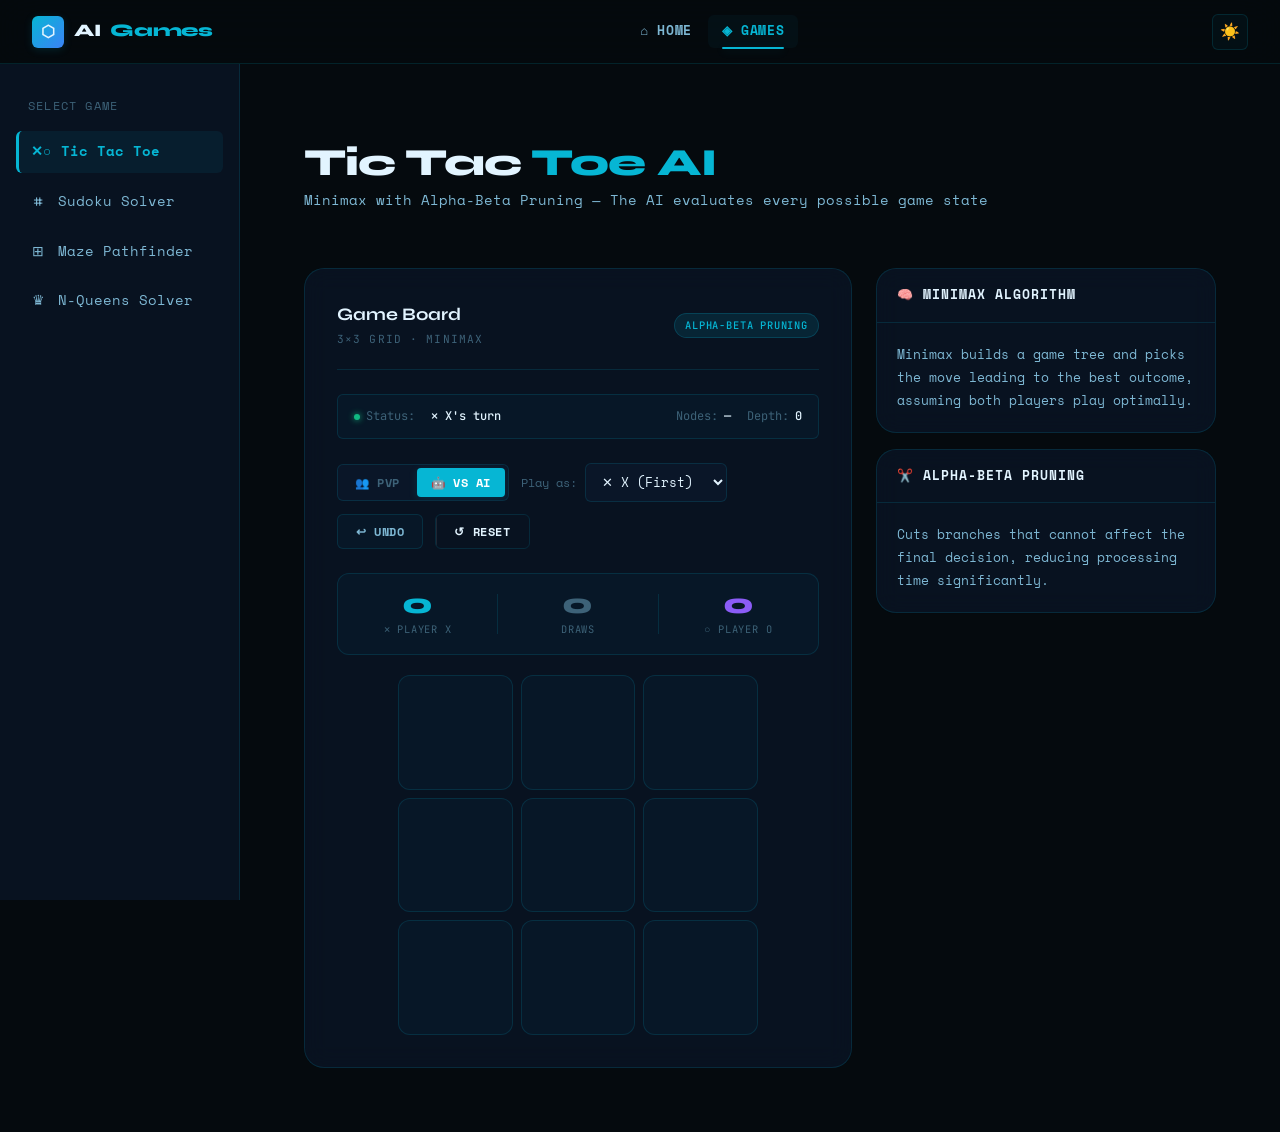
==== commit 5d49bc01: "Final Change" ====
--- a/game.html
+++ b/game.html
@@ -3,7 +3,7 @@
 <head>
   <meta charset="UTF-8">
   <meta name="viewport" content="width=device-width, initial-scale=1.0">
-  <title>Game Lab — AI Playground</title>
+  <title>Games — AI Game Playground</title>
   <link rel="stylesheet" href="css/style.css">
 </head>
 <body>
@@ -12,7 +12,7 @@
 <nav class="navbar" id="navbar">
   <a href="index.html" class="nav-logo">
     <div class="nav-logo-icon">⬡</div>
-    AI<span>Lab</span>
+    AI<span>Games</span>
   </a>
   <ul class="nav-links">
     <li><a href="index.html">⌂ Home</a></li>
